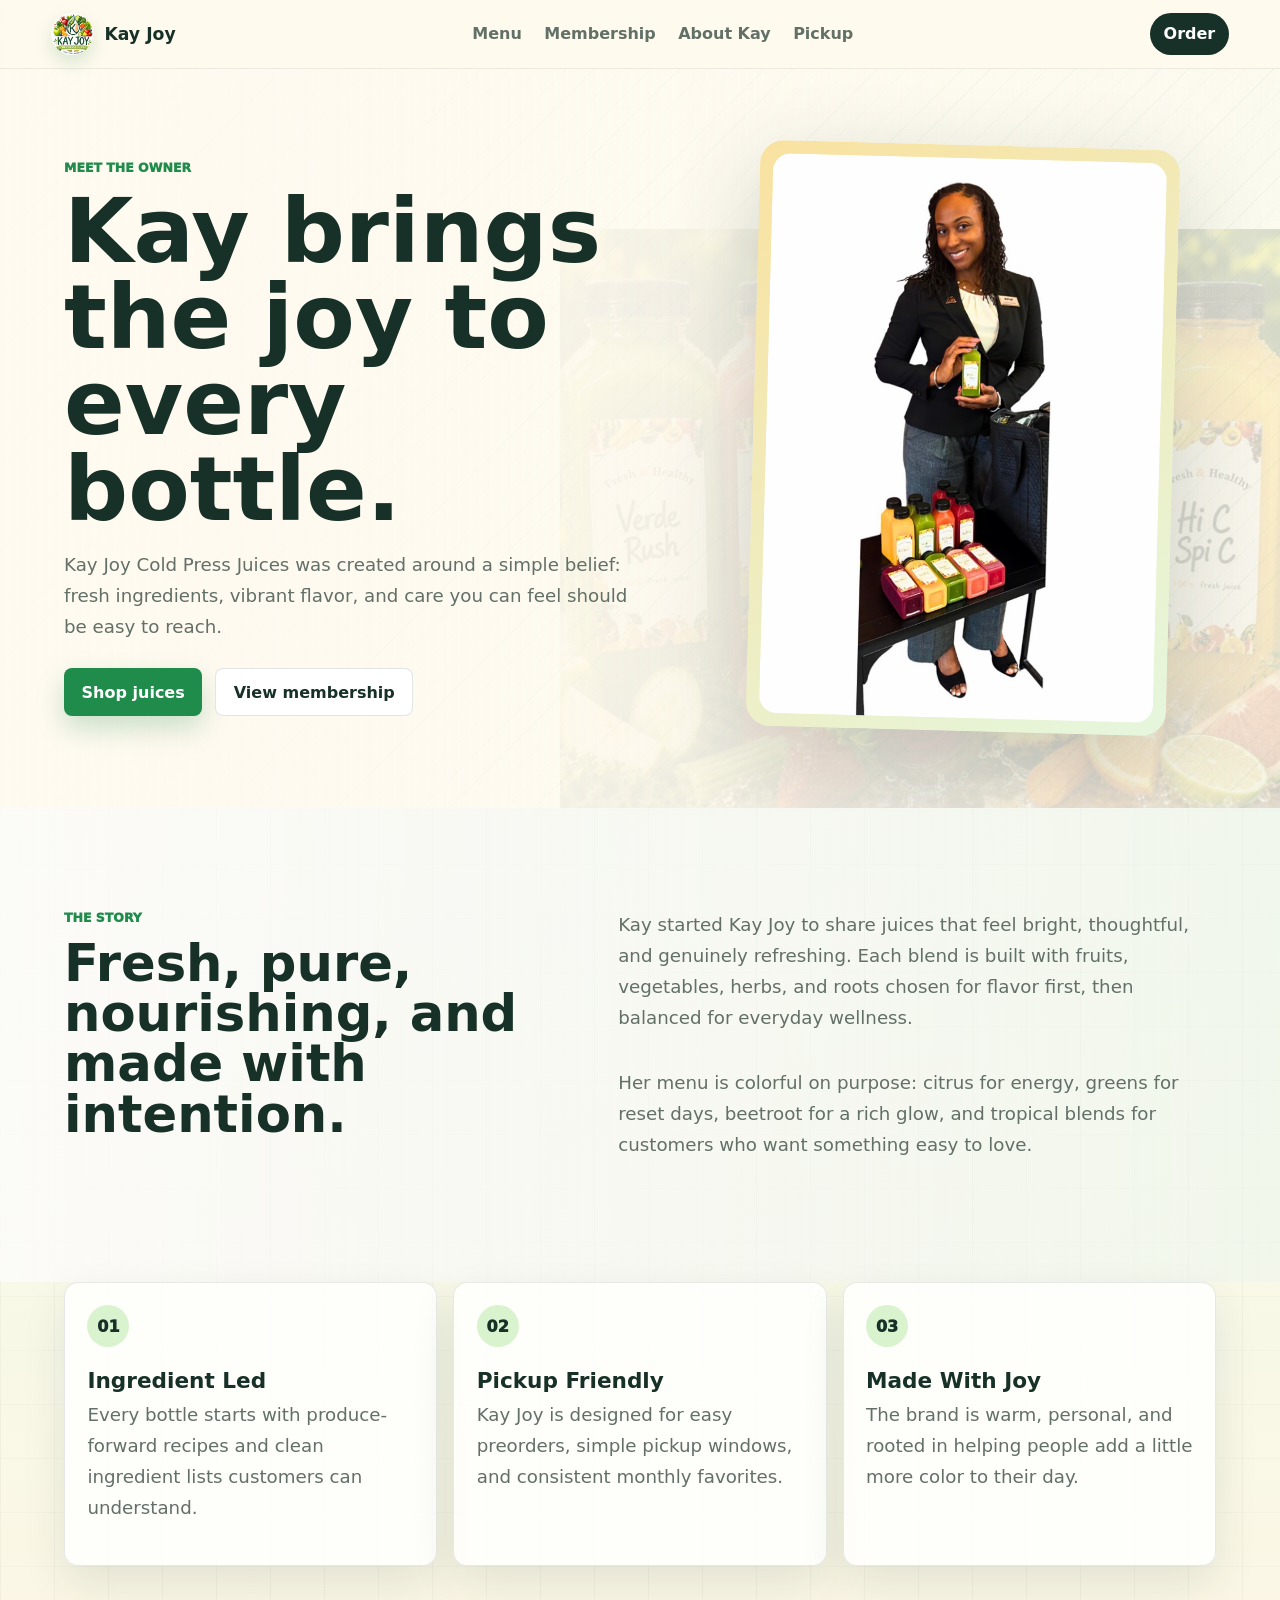
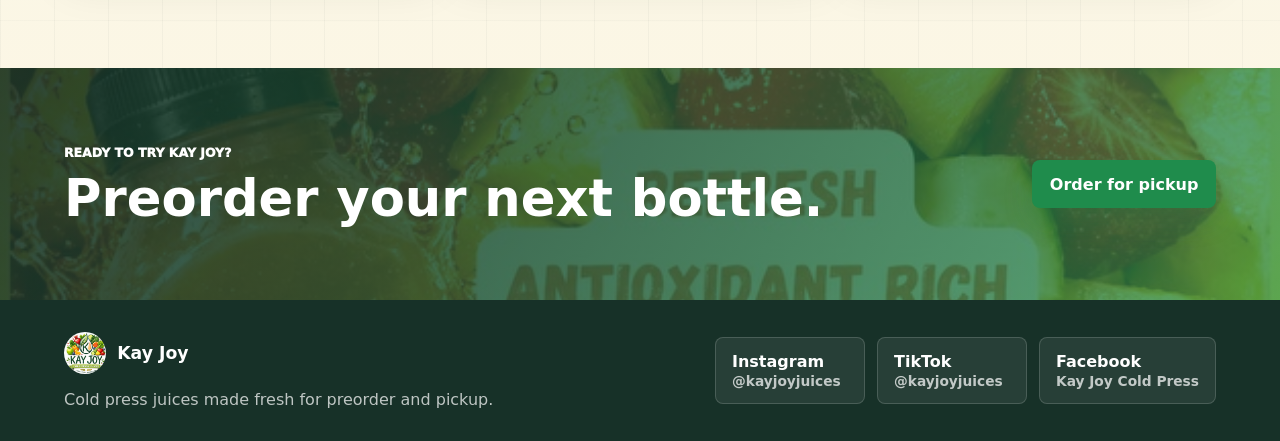
==== about.html @ dda653c4 "Add owner about page" ====
<!doctype html>
<html lang="en">
  <head>
    <meta charset="utf-8">
    <meta name="viewport" content="width=device-width, initial-scale=1">
    <title>About Kay | Kay Joy Cold Press Juices</title>
    <meta name="description" content="Meet Kay, owner of Kay Joy Cold Press Juices.">
    <link rel="stylesheet" href="styles.css?v=bg3">
  </head>
  <body>
    <header class="site-header">
      <a class="brand" href="index.html" aria-label="Kay Joy home">
        <img src="assets/kay-joy-logo.jpeg" alt="">
        <span>Kay Joy</span>
      </a>
      <nav aria-label="Main navigation">
        <a href="index.html#menu">Menu</a>
        <a href="index.html#membership">Membership</a>
        <a href="about.html">About Kay</a>
        <a href="index.html#pickup">Pickup</a>
      </nav>
      <a class="cart-toggle" href="index.html#menu">
        <span>Order</span>
      </a>
    </header>

    <main>
      <section class="about-hero">
        <div class="about-copy">
          <p class="eyebrow">Meet the owner</p>
          <h1>Kay brings the joy to every bottle.</h1>
          <p>Kay Joy Cold Press Juices was created around a simple belief: fresh ingredients, vibrant flavor, and care you can feel should be easy to reach.</p>
          <div class="about-actions">
            <a class="button primary" href="index.html#menu">Shop juices</a>
            <a class="button ghost" href="index.html#membership">View membership</a>
          </div>
        </div>
        <div class="about-photo-wrap">
          <img src="assets/kay-owner.jpeg" alt="Kay holding a Kay Joy cold press juice bottle">
        </div>
      </section>

      <section class="about-story">
        <div>
          <p class="eyebrow">The story</p>
          <h2>Fresh, pure, nourishing, and made with intention.</h2>
        </div>
        <div class="story-text">
          <p>Kay started Kay Joy to share juices that feel bright, thoughtful, and genuinely refreshing. Each blend is built with fruits, vegetables, herbs, and roots chosen for flavor first, then balanced for everyday wellness.</p>
          <p>Her menu is colorful on purpose: citrus for energy, greens for reset days, beetroot for a rich glow, and tropical blends for customers who want something easy to love.</p>
        </div>
      </section>

      <section class="values-section" aria-label="Kay Joy values">
        <article>
          <span>01</span>
          <h3>Ingredient Led</h3>
          <p>Every bottle starts with produce-forward recipes and clean ingredient lists customers can understand.</p>
        </article>
        <article>
          <span>02</span>
          <h3>Pickup Friendly</h3>
          <p>Kay Joy is designed for easy preorders, simple pickup windows, and consistent monthly favorites.</p>
        </article>
        <article>
          <span>03</span>
          <h3>Made With Joy</h3>
          <p>The brand is warm, personal, and rooted in helping people add a little more color to their day.</p>
        </article>
      </section>

      <section class="about-cta">
        <div>
          <p class="eyebrow">Ready to try Kay Joy?</p>
          <h2>Preorder your next bottle.</h2>
        </div>
        <a class="button primary" href="index.html#menu">Order for pickup</a>
      </section>
    </main>

    <footer class="site-footer">
      <div>
        <a class="brand" href="index.html" aria-label="Kay Joy home">
          <img src="assets/kay-joy-logo.jpeg" alt="">
          <span>Kay Joy</span>
        </a>
        <p>Cold press juices made fresh for preorder and pickup.</p>
      </div>
      <div class="socials" aria-label="Kay Joy social links">
        <a href="#" aria-label="Kay Joy Instagram">Instagram <span>@kayjoyjuices</span></a>
        <a href="#" aria-label="Kay Joy TikTok">TikTok <span>@kayjoyjuices</span></a>
        <a href="#" aria-label="Kay Joy Facebook">Facebook <span>Kay Joy Cold Press</span></a>
      </div>
    </footer>
  </body>
</html>
---- styles.css ----
:root {
  --ink: #173128;
  --muted: #627067;
  --paper: #fffaf0;
  --cream: #fff5df;
  --leaf: #1f8c4c;
  --mint: #daf3cf;
  --orange: #f48b24;
  --ruby: #b92845;
  --gold: #f4c542;
  --shadow: 0 24px 70px rgba(37, 40, 23, 0.16);
}

* {
  box-sizing: border-box;
}

html {
  scroll-behavior: smooth;
}

body {
  margin: 0;
  background:
    linear-gradient(90deg, rgba(23, 49, 40, 0.035) 1px, transparent 1px),
    linear-gradient(180deg, rgba(23, 49, 40, 0.025) 1px, transparent 1px),
    linear-gradient(180deg, #fff8e8 0%, #f4fbeb 42%, #fff4e2 100%);
  background-size: 54px 54px, 54px 54px, auto;
  color: var(--ink);
  font-family: Inter, ui-sans-serif, system-ui, -apple-system, BlinkMacSystemFont, "Segoe UI", sans-serif;
}

main {
  overflow: hidden;
}

img {
  display: block;
  max-width: 100%;
}

a {
  color: inherit;
  text-decoration: none;
}

button,
input,
select,
textarea {
  font: inherit;
}

.site-header {
  position: sticky;
  top: 0;
  z-index: 20;
  display: flex;
  align-items: center;
  justify-content: space-between;
  gap: 1rem;
  padding: 0.8rem clamp(1rem, 4vw, 4rem);
  background: rgba(255, 250, 240, 0.82);
  border-bottom: 1px solid rgba(23, 49, 40, 0.08);
  backdrop-filter: blur(18px);
}

.brand {
  display: inline-flex;
  align-items: center;
  gap: 0.7rem;
  min-width: max-content;
  font-weight: 900;
  font-size: 1.08rem;
}

.brand img {
  width: 42px;
  height: 42px;
  border-radius: 50%;
  object-fit: cover;
  box-shadow: 0 8px 18px rgba(31, 140, 76, 0.18);
}

nav {
  display: flex;
  align-items: center;
  justify-content: center;
  gap: clamp(0.5rem, 2vw, 1.4rem);
  color: var(--muted);
  font-weight: 750;
}

nav a {
  padding: 0.55rem 0;
}

.cart-toggle,
.button,
.icon-button {
  border: 0;
  cursor: pointer;
}

.cart-toggle {
  display: inline-flex;
  align-items: center;
  gap: 0.55rem;
  min-height: 42px;
  padding: 0.55rem 0.85rem;
  border-radius: 999px;
  background: var(--ink);
  color: white;
  font-weight: 850;
}

.cart-toggle strong {
  display: grid;
  place-items: center;
  min-width: 25px;
  min-height: 25px;
  padding: 0 0.35rem;
  border-radius: 999px;
  background: var(--gold);
  color: var(--ink);
}

.hero {
  position: relative;
  isolation: isolate;
  overflow: hidden;
  display: grid;
  grid-template-columns: minmax(0, 0.9fr) minmax(320px, 1.1fr);
  align-items: center;
  gap: clamp(2rem, 5vw, 5rem);
  min-height: calc(92vh - 70px);
  padding: clamp(1.6rem, 4vw, 4rem) clamp(1rem, 5vw, 5rem) 3rem;
  background:
    linear-gradient(115deg, rgba(255, 250, 240, 0.98) 0%, rgba(255, 250, 240, 0.9) 36%, rgba(218, 243, 207, 0.72) 36%, rgba(218, 243, 207, 0.46) 66%, rgba(244, 139, 36, 0.22) 66%, rgba(244, 139, 36, 0.08) 100%);
}

.hero::before {
  content: "";
  position: absolute;
  inset: 0;
  z-index: 0;
  background:
    linear-gradient(180deg, rgba(255, 250, 240, 0.34), rgba(255, 250, 240, 0.86)),
    url("assets/hi-c-spic.jpeg") left -110px top -120px / 380px auto no-repeat,
    url("assets/verde-rush.jpeg") right -120px bottom -130px / 460px auto no-repeat,
    url("assets/bottle-lineup.jpeg") center bottom / cover no-repeat;
  opacity: 0.16;
}

.hero::after {
  content: "";
  position: absolute;
  inset: 0;
  z-index: 0;
  background:
    linear-gradient(90deg, rgba(255, 250, 240, 0.94), rgba(255, 250, 240, 0.2) 68%, rgba(255, 250, 240, 0.72)),
    repeating-linear-gradient(135deg, rgba(255, 255, 255, 0.22) 0 1px, transparent 1px 18px);
  pointer-events: none;
}

.hero-copy,
.hero-stage {
  position: relative;
  z-index: 1;
}

.hero-copy {
  max-width: 680px;
}

.eyebrow {
  margin: 0 0 0.8rem;
  color: var(--leaf);
  font-size: 0.78rem;
  font-weight: 950;
  text-transform: uppercase;
}

h1,
h2,
h3,
p {
  margin-top: 0;
}

h1 {
  margin-bottom: 1.1rem;
  max-width: 12ch;
  font-size: clamp(2.9rem, 7vw, 6.1rem);
  line-height: 0.96;
}

h2 {
  margin-bottom: 1rem;
  font-size: clamp(2rem, 4vw, 4.4rem);
  line-height: 0.98;
}

h3 {
  margin-bottom: 0.45rem;
  font-size: 1.35rem;
}

.hero-text,
.intro p,
.membership-copy p {
  max-width: 58ch;
  color: var(--muted);
  font-size: clamp(1rem, 1.5vw, 1.18rem);
  line-height: 1.7;
}

.hero-actions {
  display: flex;
  flex-wrap: wrap;
  gap: 0.8rem;
  margin-top: 1.8rem;
}

.button {
  display: inline-flex;
  align-items: center;
  justify-content: center;
  min-height: 48px;
  padding: 0.85rem 1.1rem;
  border-radius: 8px;
  font-weight: 900;
  transition: transform 180ms ease, box-shadow 180ms ease, background 180ms ease;
}

.button:hover,
.cart-toggle:hover,
.icon-button:hover {
  transform: translateY(-2px);
}

.primary {
  background: var(--leaf);
  color: white;
  box-shadow: 0 12px 28px rgba(31, 140, 76, 0.24);
}

.ghost {
  background: white;
  color: var(--ink);
  border: 1px solid rgba(23, 49, 40, 0.12);
}

.full {
  width: 100%;
}

.hero-stage {
  position: relative;
  isolation: isolate;
}

.hero-stage::before {
  content: "";
  position: absolute;
  inset: 10% 0 -4% 7%;
  z-index: -1;
  border-radius: 18px;
  background:
    linear-gradient(140deg, rgba(218, 243, 207, 0.85), rgba(244, 197, 66, 0.46), rgba(244, 139, 36, 0.22));
  transform: rotate(-2deg);
  animation: panelBreath 8s ease-in-out infinite;
}

.lineup {
  width: min(100%, 700px);
  margin-inline: auto;
  border: 10px solid rgba(255, 255, 255, 0.68);
  border-radius: 20px;
  box-shadow: 0 30px 90px rgba(23, 49, 40, 0.22);
  animation: bottleRise 900ms ease both;
}

.floating-card {
  position: absolute;
  display: grid;
  gap: 0.2rem;
  min-width: 150px;
  padding: 0.8rem 1rem;
  border-radius: 8px;
  background: rgba(255, 255, 255, 0.86);
  box-shadow: 0 18px 40px rgba(23, 49, 40, 0.14);
  backdrop-filter: blur(14px);
  animation: drift 4.5s ease-in-out infinite;
}

.floating-card span {
  color: var(--muted);
  font-size: 0.78rem;
  font-weight: 800;
}

.floating-card strong {
  font-size: 1.35rem;
}

.float-one {
  left: 0;
  bottom: 12%;
}

.float-two {
  right: 0;
  top: 10%;
  animation-delay: -1.8s;
}

.strip {
  display: grid;
  grid-template-columns: repeat(4, 1fr);
  gap: 1px;
  margin: 0 clamp(1rem, 5vw, 5rem);
  overflow: hidden;
  border-radius: 12px;
  background: rgba(23, 49, 40, 0.1);
  box-shadow: 0 18px 48px rgba(23, 49, 40, 0.13);
  transform: translateY(-1.6rem);
}

.strip div {
  display: grid;
  gap: 0.2rem;
  min-height: 110px;
  padding: 1.25rem;
  background: white;
}

.strip strong {
  font-size: clamp(1.35rem, 3vw, 2.25rem);
}

.strip span {
  color: var(--muted);
  font-weight: 750;
}

.section {
  padding: clamp(4rem, 9vw, 7rem) clamp(1rem, 5vw, 5rem);
}

.intro {
  position: relative;
  display: grid;
  grid-template-columns: minmax(0, 0.95fr) minmax(280px, 0.75fr);
  gap: 2rem;
  align-items: end;
  margin-top: -1.5rem;
  background:
    linear-gradient(90deg, rgba(255, 255, 255, 0.72), rgba(255, 255, 255, 0.35)),
    linear-gradient(135deg, rgba(31, 140, 76, 0.08), rgba(244, 197, 66, 0.16));
}

.intro::after {
  content: "";
  position: absolute;
  right: clamp(1rem, 5vw, 5rem);
  bottom: 1.5rem;
  width: min(260px, 28vw);
  aspect-ratio: 1;
  background: url("assets/kay-joy-logo.jpeg") center / contain no-repeat;
  opacity: 0.08;
  pointer-events: none;
}

.section-heading {
  display: flex;
  justify-content: space-between;
  gap: 2rem;
  align-items: end;
  margin-bottom: 2rem;
}

.menu-grid {
  display: grid;
  grid-template-columns: repeat(5, minmax(180px, 1fr));
  gap: 1rem;
}

.menu-section {
  position: relative;
  background:
    linear-gradient(180deg, rgba(255, 250, 240, 0.15), rgba(255, 255, 255, 0.6)),
    linear-gradient(90deg, rgba(180, 40, 69, 0.07), rgba(31, 140, 76, 0.07));
}

.menu-section::before {
  content: "";
  position: absolute;
  inset: 0;
  background:
    linear-gradient(90deg, rgba(255, 250, 240, 0.92), rgba(255, 250, 240, 0.74)),
    url("assets/all-smiles.jpeg") right center / 520px auto no-repeat;
  opacity: 0.38;
  pointer-events: none;
}

.menu-section > * {
  position: relative;
}

.product-card {
  position: relative;
  overflow: hidden;
  border-radius: 12px;
  background: white;
  box-shadow: 0 16px 40px rgba(23, 49, 40, 0.1);
  transform: translateY(18px);
  opacity: 0;
  transition: transform 500ms ease, opacity 500ms ease, box-shadow 180ms ease;
}

.product-card.is-visible {
  transform: translateY(0);
  opacity: 1;
}

.product-card:hover {
  box-shadow: 0 24px 62px rgba(23, 49, 40, 0.18);
}

.product-card img {
  width: 100%;
  aspect-ratio: 1;
  object-fit: cover;
}

.product-body {
  display: grid;
  gap: 0.75rem;
  padding: 1rem;
}

.product-meta {
  min-height: 3.2rem;
  color: var(--muted);
  line-height: 1.45;
}

.ingredients {
  display: grid;
  gap: 0.2rem;
  min-height: 4.2rem;
  margin-bottom: 0;
  color: var(--muted);
  font-size: 0.88rem;
  line-height: 1.45;
}

.ingredients span {
  color: var(--ink);
  font-size: 0.74rem;
  font-weight: 950;
  text-transform: uppercase;
}

.price-row,
.cart-row,
.checkout-footer,
.cart-summary div {
  display: flex;
  align-items: center;
  justify-content: space-between;
  gap: 1rem;
}

.price {
  font-size: 1.35rem;
  font-weight: 950;
}

.mini-button {
  min-height: 42px;
  padding: 0.65rem 0.8rem;
  border: 0;
  border-radius: 8px;
  background: var(--ink);
  color: white;
  cursor: pointer;
  font-weight: 900;
}

.membership {
  position: relative;
  display: grid;
  grid-template-columns: minmax(0, 1fr) minmax(280px, 420px);
  gap: 2rem;
  align-items: stretch;
  background:
    linear-gradient(120deg, rgba(23, 49, 40, 0.88), rgba(31, 140, 76, 0.7)),
    url("assets/verde-rush.jpeg") center / cover no-repeat;
  color: white;
}

.membership .eyebrow,
.membership-copy p,
.membership-copy ul {
  color: rgba(255, 255, 255, 0.78);
}

.membership h2,
.membership-copy li {
  color: white;
}

.membership-copy ul {
  display: grid;
  gap: 0.65rem;
  margin: 1.5rem 0 0;
  padding-left: 1.2rem;
  color: var(--ink);
  font-weight: 760;
}

.membership-card {
  display: grid;
  align-content: center;
  gap: 0.85rem;
  min-height: 360px;
  padding: 2rem;
  border-radius: 14px;
  background:
    linear-gradient(160deg, rgba(255,255,255,0.92), rgba(255,255,255,0.76)),
    url("assets/verde-rush.jpeg") center / cover;
  color: var(--ink);
  box-shadow: var(--shadow);
}

.membership-card strong {
  font-size: clamp(3.5rem, 7vw, 6rem);
  line-height: 0.9;
}

.pass-label {
  width: max-content;
  padding: 0.45rem 0.7rem;
  border-radius: 999px;
  background: var(--gold);
  font-weight: 950;
}

.membership-options {
  display: grid;
  gap: 0.65rem;
  margin: 0;
  padding: 0;
  border: 0;
}

.membership-options legend {
  margin-bottom: 0.25rem;
  color: var(--ink);
  font-size: 0.86rem;
  font-weight: 950;
}

.membership-options label {
  display: flex;
  align-items: flex-start;
  gap: 0.7rem;
  padding: 0.75rem;
  border: 1px solid rgba(23, 49, 40, 0.12);
  border-radius: 8px;
  background: rgba(255, 255, 255, 0.72);
  cursor: pointer;
}

.membership-options input {
  width: 18px;
  min-height: 18px;
  margin-top: 0.16rem;
  accent-color: var(--leaf);
}

.membership-options span {
  display: grid;
  gap: 0.15rem;
}

.membership-options strong {
  font-size: 0.95rem;
  line-height: 1.25;
}

.membership-options small {
  color: var(--muted);
  font-weight: 700;
  line-height: 1.35;
}

.pickup {
  background:
    linear-gradient(180deg, rgba(255, 250, 240, 0.78), rgba(246, 251, 239, 0.95)),
    repeating-linear-gradient(90deg, rgba(31, 140, 76, 0.06) 0 1px, transparent 1px 30px);
}

.checkout {
  display: grid;
  gap: 1rem;
  max-width: 980px;
  padding: clamp(1rem, 3vw, 2rem);
  border: 1px solid rgba(23, 49, 40, 0.1);
  border-radius: 14px;
  background: white;
  box-shadow: var(--shadow);
}

.checkout-cta {
  display: flex;
  align-items: center;
  justify-content: space-between;
  gap: 1.5rem;
  max-width: 980px;
  padding: clamp(1rem, 3vw, 2rem);
  border: 1px solid rgba(23, 49, 40, 0.1);
  border-radius: 14px;
  background: white;
  box-shadow: var(--shadow);
}

.checkout-cta strong {
  display: block;
  margin-bottom: 0.35rem;
  font-size: 1.4rem;
}

.checkout-cta p {
  margin-bottom: 0;
  color: var(--muted);
  line-height: 1.6;
}

.form-grid {
  display: grid;
  grid-template-columns: repeat(4, 1fr);
  gap: 1rem;
}

.form-grid.two {
  grid-template-columns: repeat(2, 1fr);
}

label {
  display: grid;
  gap: 0.45rem;
  color: var(--ink);
  font-size: 0.9rem;
  font-weight: 850;
}

input,
select,
textarea {
  width: 100%;
  min-height: 48px;
  border: 1px solid rgba(23, 49, 40, 0.15);
  border-radius: 8px;
  background: #fffcf5;
  color: var(--ink);
  padding: 0.75rem 0.85rem;
}

textarea {
  min-height: 110px;
  resize: vertical;
}

.fine-print {
  margin: 0;
  color: var(--muted);
  font-size: 0.88rem;
}

.checkout-page {
  min-height: 100vh;
}

.checkout-shell {
  padding: clamp(2rem, 5vw, 4rem) clamp(1rem, 5vw, 5rem) 5rem;
}

.checkout-hero {
  display: grid;
  gap: 0.75rem;
  max-width: 800px;
  margin-bottom: 2rem;
}

.checkout-hero h1 {
  max-width: 12ch;
  margin-bottom: 0;
  font-size: clamp(3rem, 7vw, 5.8rem);
}

.checkout-hero p:last-child {
  max-width: 58ch;
  color: var(--muted);
  font-size: 1.1rem;
  line-height: 1.65;
}

.checkout-layout {
  display: grid;
  grid-template-columns: minmax(0, 1fr) minmax(320px, 430px);
  gap: 1.25rem;
  align-items: start;
}

.checkout-card,
.order-review {
  border: 1px solid rgba(23, 49, 40, 0.1);
  border-radius: 14px;
  background: white;
  box-shadow: 0 16px 42px rgba(23, 49, 40, 0.09);
}

.checkout-card {
  display: grid;
  gap: 1rem;
  padding: clamp(1rem, 2.4vw, 1.6rem);
}

.checkout-card-heading {
  display: flex;
  align-items: start;
  gap: 0.85rem;
}

.checkout-card-heading > span {
  display: grid;
  flex: 0 0 auto;
  place-items: center;
  width: 34px;
  height: 34px;
  border-radius: 999px;
  background: var(--mint);
  color: var(--ink);
  font-weight: 950;
}

.checkout-card-heading h2 {
  margin-bottom: 0.2rem;
  font-size: 1.45rem;
  line-height: 1.15;
}

.checkout-card-heading p {
  margin-bottom: 0;
  color: var(--muted);
}

.payment-methods {
  display: grid;
  grid-template-columns: repeat(3, 1fr);
  gap: 0.75rem;
}

.payment-methods label {
  display: flex;
  align-items: center;
  justify-content: center;
  gap: 0.45rem;
  min-height: 52px;
  border: 1px solid rgba(23, 49, 40, 0.13);
  border-radius: 8px;
  background: #fffcf5;
  cursor: pointer;
  text-align: center;
}

.payment-methods input {
  width: 16px;
  min-height: 16px;
  accent-color: var(--leaf);
}

.card-grid {
  display: grid;
  grid-template-columns: 2fr 1.4fr 0.8fr 0.7fr;
  gap: 1rem;
}

.order-review {
  position: sticky;
  top: 92px;
  display: grid;
  gap: 1rem;
  padding: 1.2rem;
}

.order-review-header,
.checkout-totals div,
.checkout-line {
  display: flex;
  align-items: center;
  justify-content: space-between;
  gap: 1rem;
}

.order-review-header a {
  color: var(--leaf);
  font-weight: 900;
}

.checkout-items {
  display: grid;
  gap: 0.8rem;
}

.checkout-line {
  align-items: flex-start;
  padding: 0.85rem;
  border-radius: 10px;
  background: #fffcf5;
}

.checkout-line p {
  margin: 0.25rem 0;
  color: var(--muted);
  font-size: 0.9rem;
  line-height: 1.45;
}

.checkout-line span {
  color: var(--muted);
  font-size: 0.82rem;
  font-weight: 850;
}

.checkout-empty {
  gap: 0.65rem;
}

.checkout-totals {
  display: grid;
  gap: 0.7rem;
  padding-top: 1rem;
  border-top: 1px solid rgba(23, 49, 40, 0.1);
}

.cart-panel {
  position: fixed;
  inset: 0 0 0 auto;
  z-index: 40;
  display: flex;
  flex-direction: column;
  width: min(430px, 100vw);
  padding: 1.2rem;
  background: #fffdf7;
  box-shadow: -28px 0 70px rgba(23, 49, 40, 0.2);
  transform: translateX(105%);
  transition: transform 260ms ease;
}

.cart-panel.is-open {
  transform: translateX(0);
}

.cart-header {
  display: flex;
  justify-content: space-between;
  gap: 1rem;
  align-items: start;
  padding-bottom: 1rem;
  border-bottom: 1px solid rgba(23, 49, 40, 0.1);
}

.cart-header h2 {
  margin: 0;
  font-size: 1.8rem;
}

.icon-button {
  display: grid;
  place-items: center;
  width: 42px;
  height: 42px;
  border-radius: 999px;
  background: var(--ink);
  color: white;
  font-weight: 950;
}

.cart-items {
  display: grid;
  gap: 0.75rem;
  overflow: auto;
  padding: 1rem 0;
}

.cart-line {
  display: grid;
  gap: 0.75rem;
  padding: 0.9rem;
  border: 1px solid rgba(23, 49, 40, 0.09);
  border-radius: 10px;
  background: white;
}

.cart-line strong {
  font-size: 1rem;
}

.qty {
  display: inline-flex;
  align-items: center;
  gap: 0.5rem;
}

.qty button {
  display: grid;
  place-items: center;
  width: 34px;
  height: 34px;
  border: 0;
  border-radius: 999px;
  background: var(--mint);
  color: var(--ink);
  cursor: pointer;
  font-weight: 950;
}

.cart-empty {
  display: none;
  margin: 1rem 0;
  padding: 1.2rem;
  border-radius: 12px;
  background: var(--cream);
  color: var(--muted);
}

.cart-empty strong {
  color: var(--ink);
}

.cart-summary {
  display: grid;
  gap: 0.8rem;
  margin-top: auto;
  padding-top: 1rem;
  border-top: 1px solid rgba(23, 49, 40, 0.1);
}

.total {
  font-size: 1.25rem;
}

.scrim {
  position: fixed;
  inset: 0;
  z-index: 30;
  pointer-events: none;
  background: rgba(23, 49, 40, 0.28);
  opacity: 0;
  transition: opacity 260ms ease;
}

.scrim.is-open {
  pointer-events: auto;
  opacity: 1;
}

.toast {
  position: fixed;
  left: 50%;
  bottom: 1.2rem;
  z-index: 60;
  width: min(92vw, 520px);
  padding: 1rem 1.2rem;
  border-radius: 10px;
  background: var(--ink);
  color: white;
  box-shadow: var(--shadow);
  text-align: center;
  transform: translate(-50%, 160%);
  transition: transform 240ms ease;
}

.toast.is-open {
  transform: translate(-50%, 0);
}

.site-footer {
  display: flex;
  align-items: center;
  justify-content: space-between;
  gap: 2rem;
  padding: 2rem clamp(1rem, 5vw, 5rem);
  background: var(--ink);
  color: white;
}

.site-footer p {
  margin: 0.75rem 0 0;
  color: rgba(255, 255, 255, 0.72);
}

.site-footer .brand img {
  box-shadow: none;
}

.socials {
  display: flex;
  flex-wrap: wrap;
  justify-content: flex-end;
  gap: 0.75rem;
}

.socials a {
  display: grid;
  gap: 0.15rem;
  min-width: 150px;
  padding: 0.85rem 1rem;
  border: 1px solid rgba(255, 255, 255, 0.16);
  border-radius: 8px;
  background: rgba(255, 255, 255, 0.07);
  font-weight: 900;
}

.socials span {
  color: rgba(255, 255, 255, 0.72);
  font-size: 0.86rem;
  font-weight: 750;
}

.about-hero {
  position: relative;
  display: grid;
  grid-template-columns: minmax(0, 0.9fr) minmax(320px, 0.78fr);
  gap: clamp(2rem, 5vw, 5rem);
  align-items: center;
  min-height: calc(88vh - 70px);
  padding: clamp(3rem, 6vw, 6rem) clamp(1rem, 5vw, 5rem);
  overflow: hidden;
  background:
    linear-gradient(110deg, rgba(255, 250, 240, 0.96), rgba(246, 251, 239, 0.7)),
    url("assets/bottle-lineup.jpeg") right bottom / 720px auto no-repeat;
}

.about-hero::before {
  content: "";
  position: absolute;
  inset: 0;
  background:
    linear-gradient(90deg, rgba(255, 250, 240, 0.95), rgba(255, 250, 240, 0.68) 58%, rgba(255, 250, 240, 0.38)),
    repeating-linear-gradient(135deg, rgba(31, 140, 76, 0.07) 0 1px, transparent 1px 20px);
}

.about-copy,
.about-photo-wrap {
  position: relative;
  z-index: 1;
}

.about-copy {
  max-width: 720px;
}

.about-copy h1 {
  max-width: 10ch;
}

.about-copy p:not(.eyebrow),
.story-text p,
.values-section p {
  color: var(--muted);
  font-size: clamp(1rem, 1.5vw, 1.14rem);
  line-height: 1.7;
}

.about-actions {
  display: flex;
  flex-wrap: wrap;
  gap: 0.8rem;
  margin-top: 1.6rem;
}

.about-photo-wrap {
  justify-self: center;
  width: min(100%, 420px);
  padding: 0.8rem;
  border-radius: 24px;
  background:
    linear-gradient(145deg, rgba(244, 197, 66, 0.5), rgba(218, 243, 207, 0.7)),
    white;
  box-shadow: 0 30px 90px rgba(23, 49, 40, 0.2);
  transform: rotate(1.5deg);
}

.about-photo-wrap img {
  width: 100%;
  max-height: 620px;
  border-radius: 18px;
  object-fit: cover;
  object-position: center top;
}

.about-story {
  display: grid;
  grid-template-columns: minmax(0, 0.82fr) minmax(280px, 1fr);
  gap: clamp(2rem, 5vw, 5rem);
  padding: clamp(4rem, 8vw, 7rem) clamp(1rem, 5vw, 5rem);
  background:
    linear-gradient(90deg, rgba(255, 255, 255, 0.78), rgba(255, 255, 255, 0.44)),
    linear-gradient(135deg, rgba(180, 40, 69, 0.07), rgba(31, 140, 76, 0.08));
}

.story-text {
  display: grid;
  gap: 1rem;
}

.values-section {
  display: grid;
  grid-template-columns: repeat(3, 1fr);
  gap: 1rem;
  padding: 0 clamp(1rem, 5vw, 5rem) clamp(4rem, 8vw, 7rem);
}

.values-section article {
  min-height: 260px;
  padding: 1.4rem;
  border: 1px solid rgba(23, 49, 40, 0.1);
  border-radius: 14px;
  background: rgba(255, 255, 255, 0.82);
  box-shadow: 0 18px 44px rgba(23, 49, 40, 0.1);
}

.values-section span {
  display: inline-grid;
  place-items: center;
  width: 42px;
  height: 42px;
  margin-bottom: 1.3rem;
  border-radius: 999px;
  background: var(--mint);
  color: var(--ink);
  font-weight: 950;
}

.about-cta {
  display: flex;
  align-items: center;
  justify-content: space-between;
  gap: 2rem;
  padding: clamp(3rem, 6vw, 5rem) clamp(1rem, 5vw, 5rem);
  background:
    linear-gradient(120deg, rgba(23, 49, 40, 0.9), rgba(31, 140, 76, 0.72)),
    url("assets/all-smiles.jpeg") center / cover no-repeat;
  color: white;
}

.about-cta .eyebrow,
.about-cta h2 {
  color: white;
}

.about-cta h2 {
  margin-bottom: 0;
}

.reveal {
  transform: translateY(24px);
  opacity: 0;
  transition: transform 650ms ease, opacity 650ms ease;
}

.hero .reveal {
  transform: none;
  opacity: 1;
}

.reveal.is-visible {
  transform: translateY(0);
  opacity: 1;
}

@keyframes pulseBlob {
  0%,
  100% {
    transform: rotate(0deg) scale(1);
  }
  50% {
    transform: rotate(5deg) scale(1.04);
  }
}

@keyframes panelBreath {
  0%,
  100% {
    transform: rotate(-2deg) scale(1);
  }
  50% {
    transform: rotate(-1deg) scale(1.02);
  }
}

@keyframes bottleRise {
  from {
    transform: translateY(30px) scale(0.98);
    opacity: 0;
  }
  to {
    transform: translateY(0) scale(1);
    opacity: 1;
  }
}

@keyframes drift {
  0%,
  100% {
    transform: translateY(0);
  }
  50% {
    transform: translateY(-12px);
  }
}

@media (max-width: 1080px) {
  .hero,
  .intro,
  .membership,
  .checkout-layout,
  .about-hero,
  .about-story {
    grid-template-columns: 1fr;
  }

  .menu-grid,
  .values-section {
    grid-template-columns: repeat(2, minmax(0, 1fr));
  }

  .form-grid,
  .form-grid.two,
  .card-grid {
    grid-template-columns: repeat(2, 1fr);
  }

  .order-review {
    position: static;
  }
}

@media (max-width: 720px) {
  .site-header {
    align-items: stretch;
    flex-wrap: wrap;
  }

  nav {
    order: 3;
    width: 100%;
    justify-content: space-between;
  }

  .hero {
    grid-template-columns: 1fr;
    min-height: auto;
  }

  .about-hero {
    min-height: auto;
  }

  h1 {
    max-width: 11ch;
  }

  .strip,
  .menu-grid,
  .values-section,
  .form-grid,
  .form-grid.two,
  .card-grid,
  .payment-methods {
    grid-template-columns: 1fr;
  }

  .float-one,
  .float-two {
    position: static;
    margin: 0.8rem 0 0;
  }

  .section-heading,
  .checkout-footer,
  .checkout-cta,
  .about-cta,
  .site-footer {
    display: grid;
    justify-content: stretch;
  }

  .socials {
    justify-content: stretch;
  }

  .socials a {
    min-width: 100%;
  }
}

@media (prefers-reduced-motion: reduce) {
  *,
  *::before,
  *::after {
    animation-duration: 1ms !important;
    scroll-behavior: auto !important;
    transition-duration: 1ms !important;
  }
}
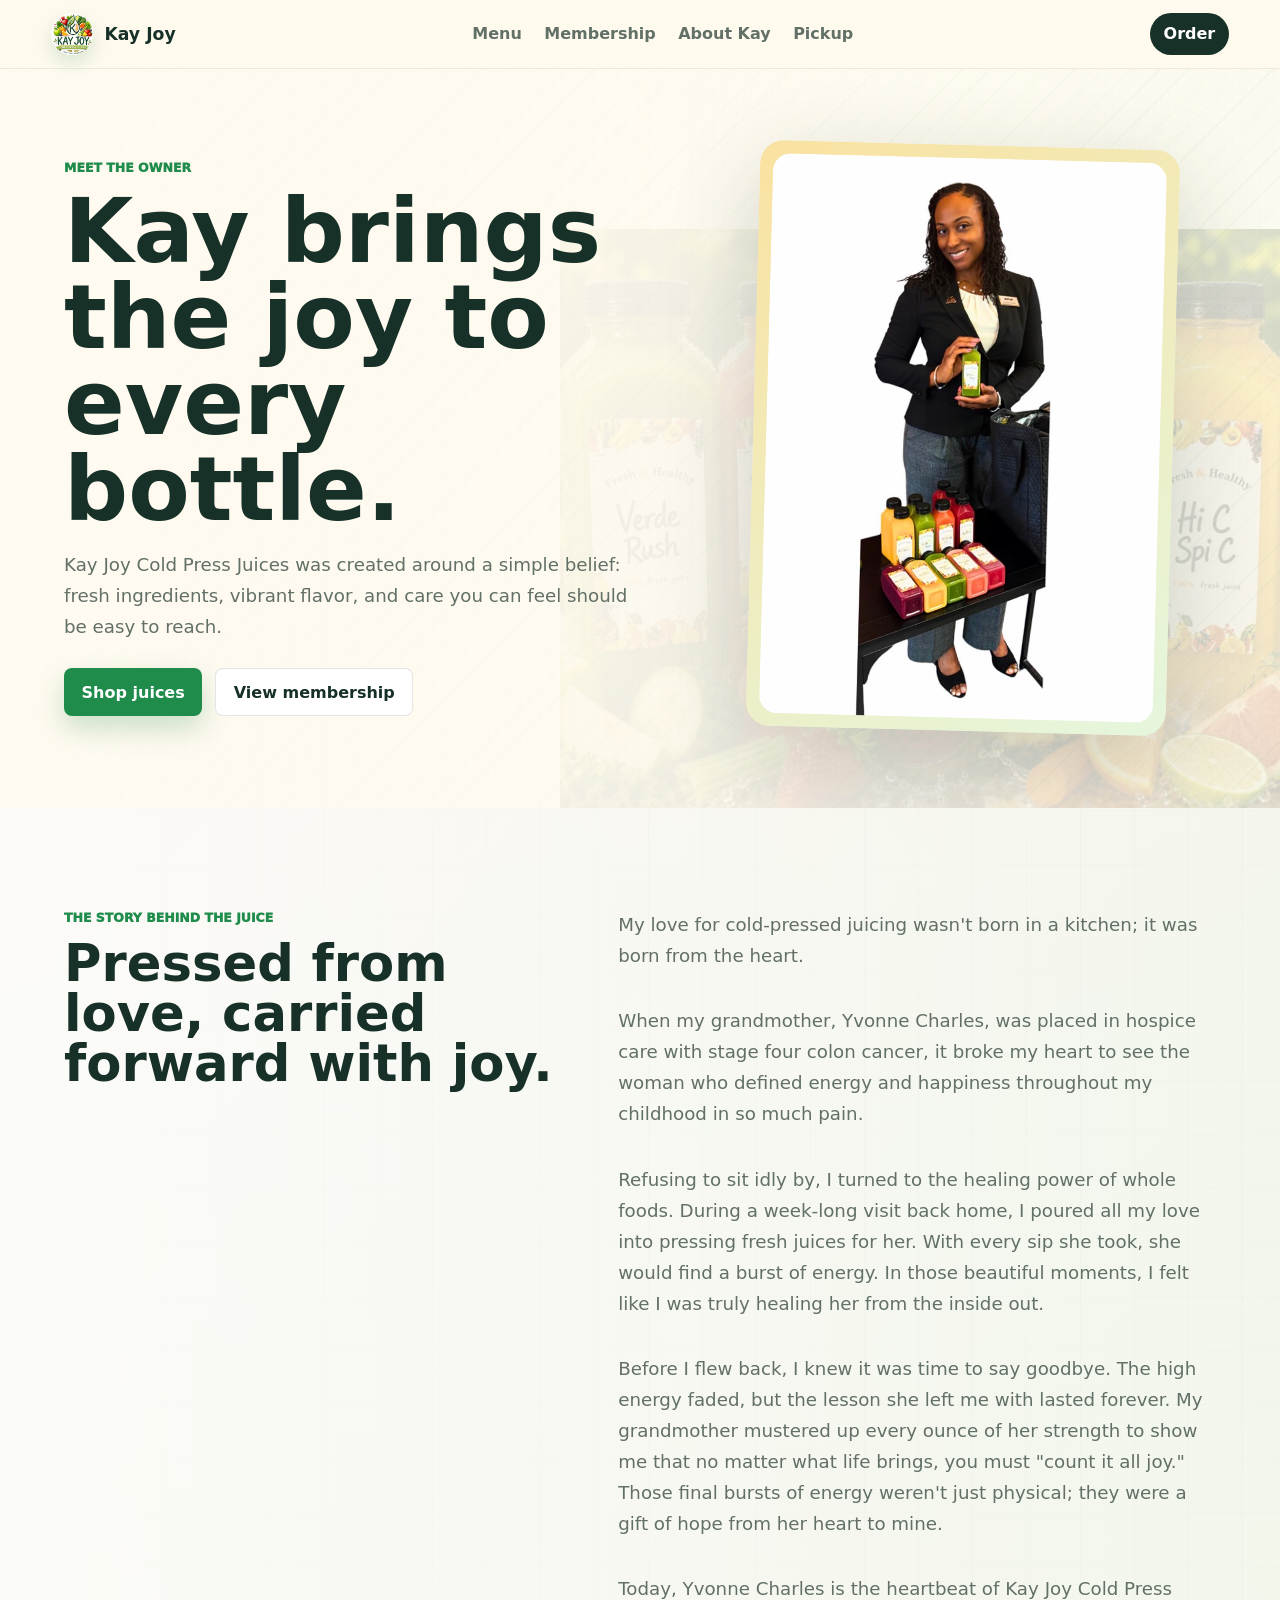
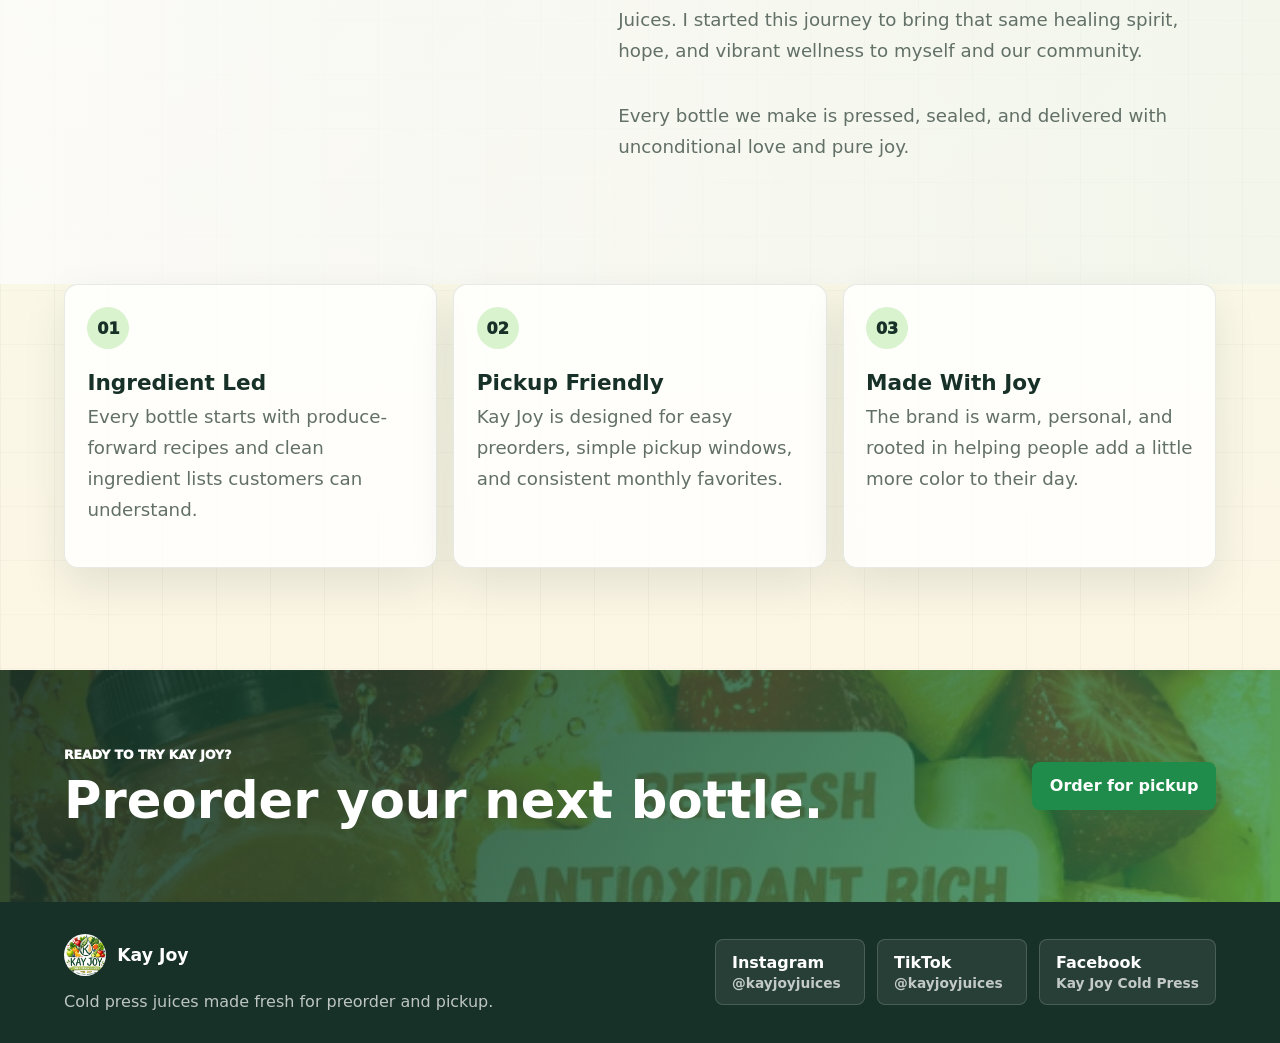
==== commit 25341290: "Add Kay Joy origin story" ====
--- a/about.html
+++ b/about.html
@@ -42,12 +42,16 @@
 
       <section class="about-story">
         <div>
-          <p class="eyebrow">The story</p>
-          <h2>Fresh, pure, nourishing, and made with intention.</h2>
+          <p class="eyebrow">The Story Behind the Juice</p>
+          <h2>Pressed from love, carried forward with joy.</h2>
         </div>
         <div class="story-text">
-          <p>Kay started Kay Joy to share juices that feel bright, thoughtful, and genuinely refreshing. Each blend is built with fruits, vegetables, herbs, and roots chosen for flavor first, then balanced for everyday wellness.</p>
-          <p>Her menu is colorful on purpose: citrus for energy, greens for reset days, beetroot for a rich glow, and tropical blends for customers who want something easy to love.</p>
+          <p>My love for cold-pressed juicing wasn't born in a kitchen; it was born from the heart.</p>
+          <p>When my grandmother, Yvonne Charles, was placed in hospice care with stage four colon cancer, it broke my heart to see the woman who defined energy and happiness throughout my childhood in so much pain.</p>
+          <p>Refusing to sit idly by, I turned to the healing power of whole foods. During a week-long visit back home, I poured all my love into pressing fresh juices for her. With every sip she took, she would find a burst of energy. In those beautiful moments, I felt like I was truly healing her from the inside out.</p>
+          <p>Before I flew back, I knew it was time to say goodbye. The high energy faded, but the lesson she left me with lasted forever. My grandmother mustered up every ounce of her strength to show me that no matter what life brings, you must "count it all joy." Those final bursts of energy weren't just physical; they were a gift of hope from her heart to mine.</p>
+          <p>Today, Yvonne Charles is the heartbeat of Kay Joy Cold Press Juices. I started this journey to bring that same healing spirit, hope, and vibrant wellness to myself and our community.</p>
+          <p>Every bottle we make is pressed, sealed, and delivered with unconditional love and pure joy.</p>
         </div>
       </section>
 
--- a/styles.css
+++ b/styles.css
@@ -639,6 +639,25 @@
   line-height: 1.6;
 }
 
+.pickup-location {
+  display: inline-grid;
+  gap: 0.2rem;
+  margin-top: 1rem;
+  padding: 0.8rem 1rem;
+  border: 1px solid rgba(31, 140, 76, 0.16);
+  border-radius: 8px;
+  background: rgba(218, 243, 207, 0.42);
+  color: var(--ink);
+  font-weight: 900;
+}
+
+.pickup-location span {
+  color: var(--leaf);
+  font-size: 0.74rem;
+  font-weight: 950;
+  text-transform: uppercase;
+}
+
 .form-grid {
   display: grid;
   grid-template-columns: repeat(4, 1fr);
@@ -706,6 +725,14 @@
   color: var(--muted);
   font-size: 1.1rem;
   line-height: 1.65;
+}
+
+.checkout-hero .hero-location {
+  width: max-content;
+  max-width: 100%;
+  color: var(--ink);
+  font-size: 1rem;
+  line-height: 1.4;
 }
 
 .checkout-layout {
@@ -789,6 +816,38 @@
   gap: 1rem;
 }
 
+.square-payment-panel {
+  display: grid;
+  gap: 8px;
+  padding: 18px;
+  border: 1px solid rgba(32, 71, 44, 0.14);
+  border-radius: 8px;
+  background: rgba(246, 255, 242, 0.78);
+}
+
+.square-payment-panel strong {
+  color: var(--leaf);
+}
+
+.square-payment-panel p {
+  margin: 0;
+  color: var(--muted);
+}
+
+.embedded-card-shell {
+  display: grid;
+  gap: 8px;
+  margin-top: 8px;
+  padding: 14px;
+  border: 1px solid rgba(23, 49, 40, 0.1);
+  border-radius: 8px;
+  background: #fffdf8;
+}
+
+#card-container {
+  min-height: 90px;
+}
+
 .order-review {
   position: sticky;
   top: 92px;
@@ -952,6 +1011,42 @@
 
 .total {
   font-size: 1.25rem;
+}
+
+.success-shell {
+  min-height: calc(100vh - 94px);
+  display: grid;
+  place-items: center;
+}
+
+.success-card {
+  max-width: 780px;
+}
+
+.success-details {
+  display: grid;
+  grid-template-columns: repeat(2, minmax(0, 1fr));
+  gap: 12px;
+  margin: 26px 0;
+}
+
+.success-details div {
+  padding: 14px;
+  border: 1px solid rgba(32, 71, 44, 0.12);
+  border-radius: 8px;
+  background: rgba(255, 255, 255, 0.62);
+}
+
+.success-details span {
+  display: block;
+  color: var(--muted);
+  font-size: 0.84rem;
+}
+
+.success-details strong {
+  display: block;
+  margin-top: 4px;
+  color: var(--ink);
 }
 
 .scrim {
@@ -1282,7 +1377,8 @@
   .form-grid,
   .form-grid.two,
   .card-grid,
-  .payment-methods {
+  .payment-methods,
+  .success-details {
     grid-template-columns: 1fr;
   }
 
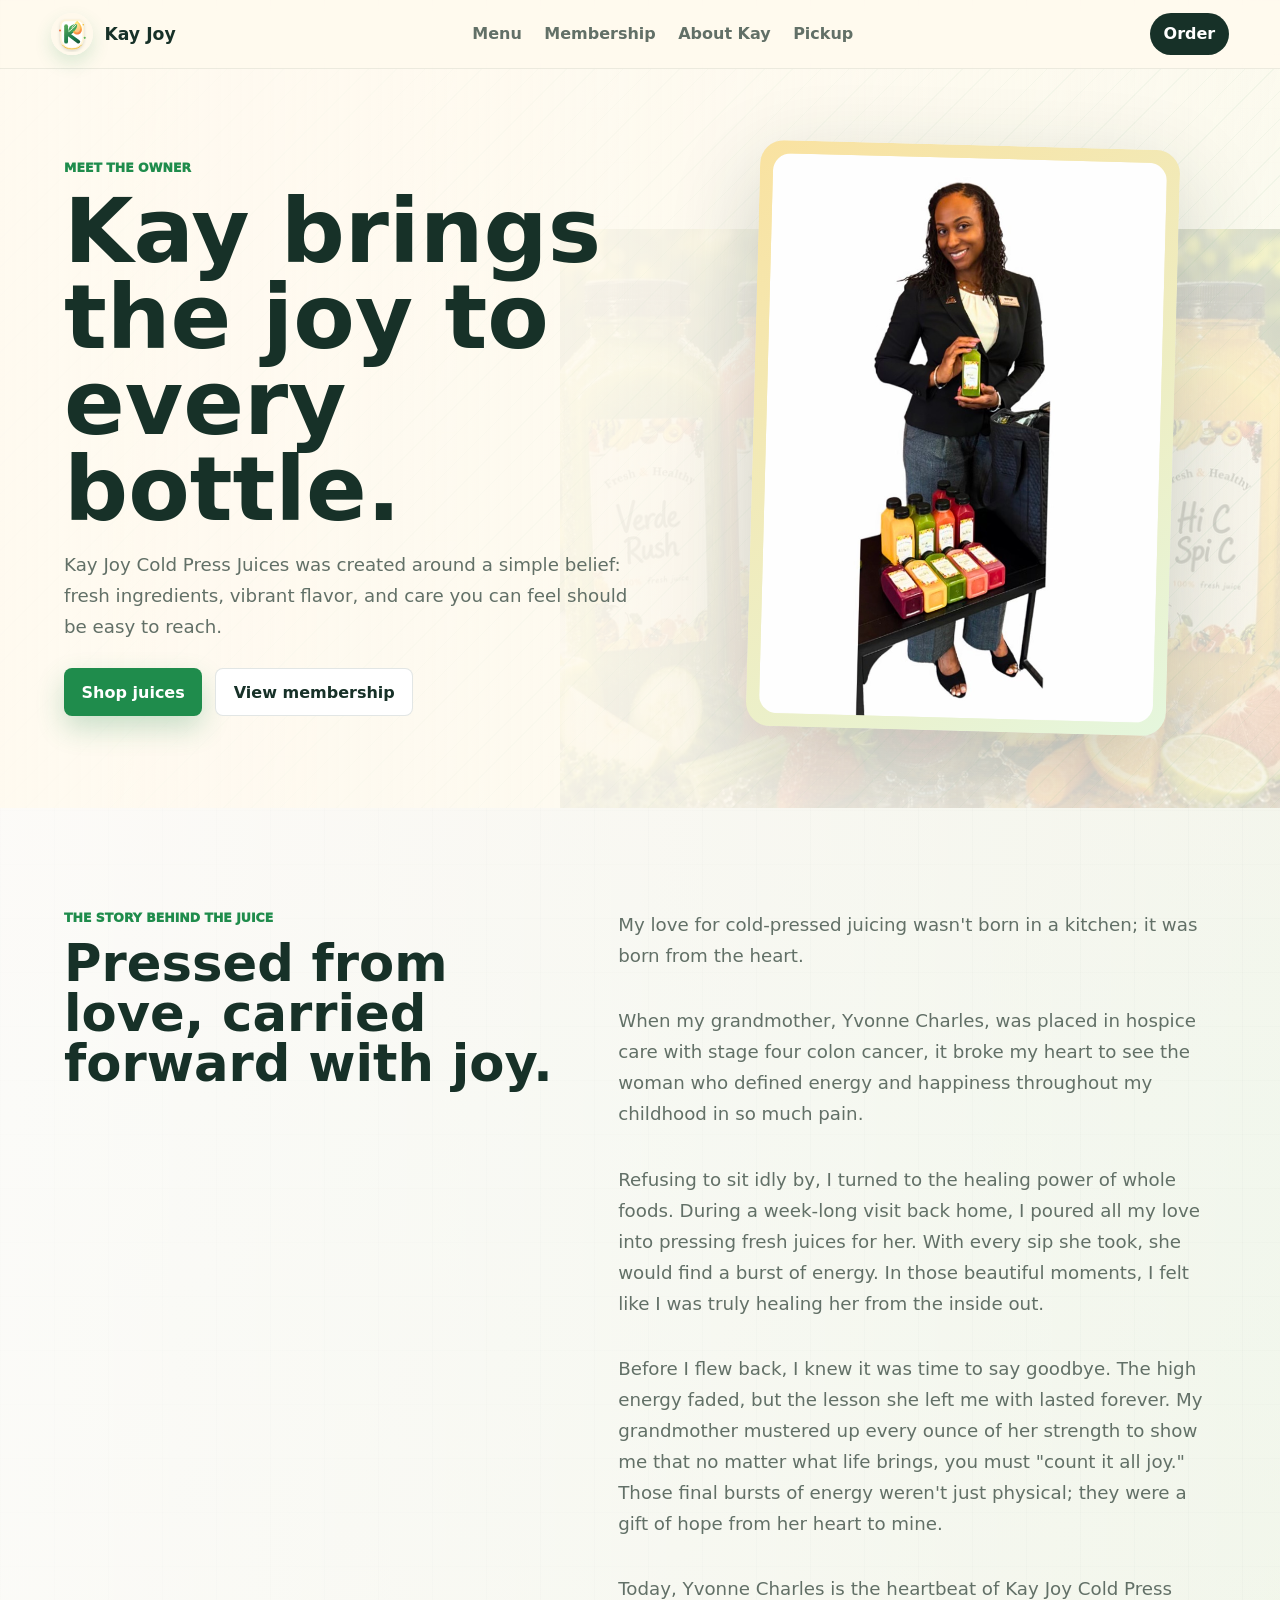
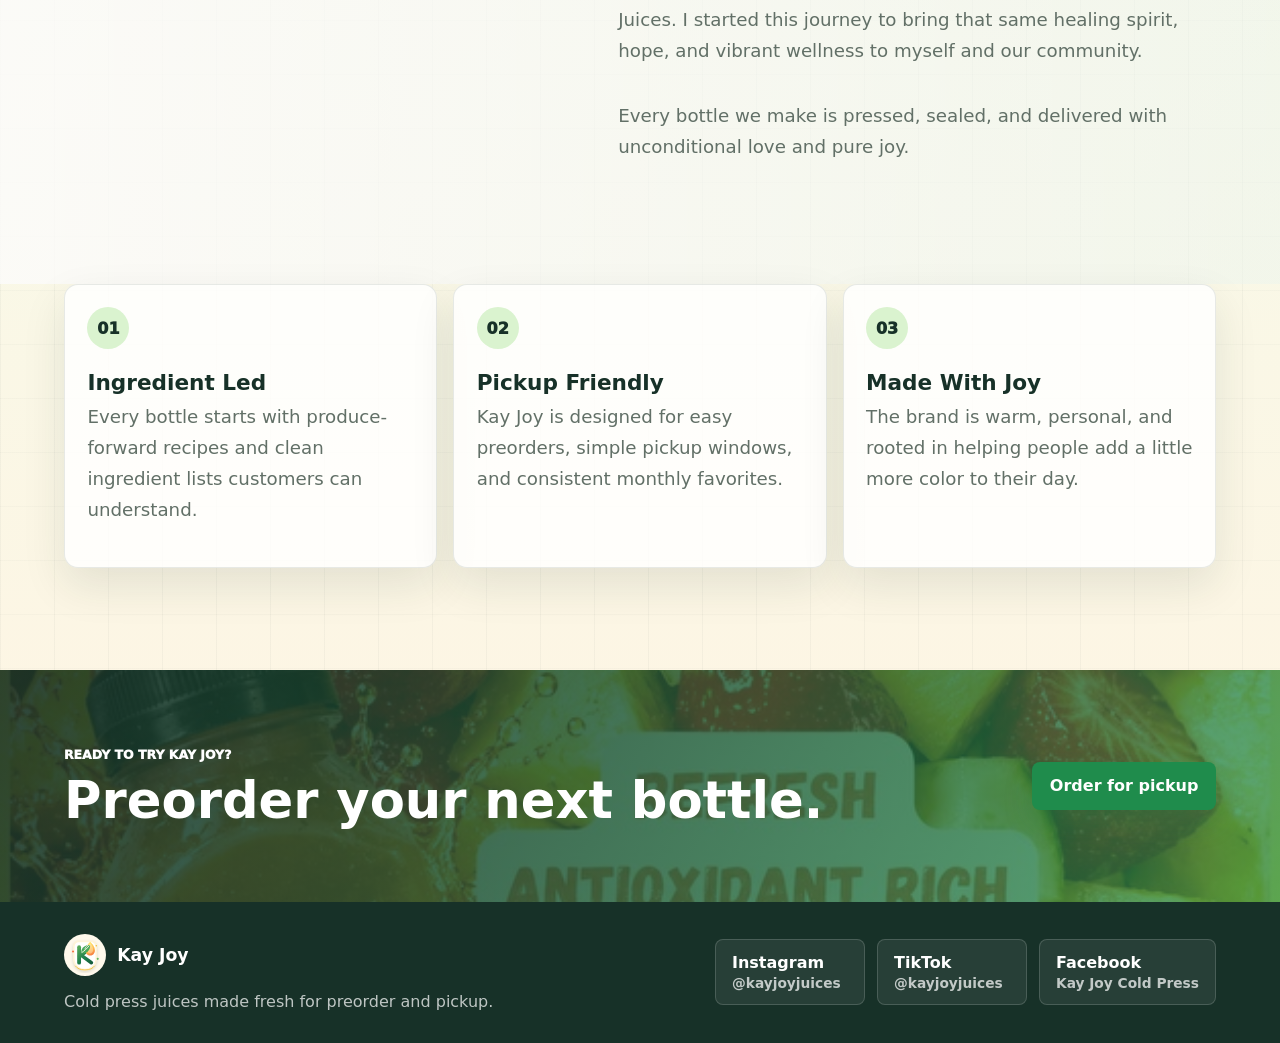
==== commit ab81d5f6: "Add Kay Joy logo and favicon" ====
--- a/about.html
+++ b/about.html
@@ -5,12 +5,13 @@
     <meta name="viewport" content="width=device-width, initial-scale=1">
     <title>About Kay | Kay Joy Cold Press Juices</title>
     <meta name="description" content="Meet Kay, owner of Kay Joy Cold Press Juices.">
+    <link rel="icon" href="assets/kay-joy-logo.svg?v=2" type="image/svg+xml">
     <link rel="stylesheet" href="styles.css?v=bg3">
   </head>
   <body>
     <header class="site-header">
       <a class="brand" href="index.html" aria-label="Kay Joy home">
-        <img src="assets/kay-joy-logo.jpeg" alt="">
+        <img src="assets/kay-joy-logo.svg?v=2" alt="">
         <span>Kay Joy</span>
       </a>
       <nav aria-label="Main navigation">
@@ -85,7 +86,7 @@
     <footer class="site-footer">
       <div>
         <a class="brand" href="index.html" aria-label="Kay Joy home">
-          <img src="assets/kay-joy-logo.jpeg" alt="">
+          <img src="assets/kay-joy-logo.svg?v=2" alt="">
           <span>Kay Joy</span>
         </a>
         <p>Cold press juices made fresh for preorder and pickup.</p>
--- a/styles.css
+++ b/styles.css
@@ -78,8 +78,8 @@
   width: 42px;
   height: 42px;
   border-radius: 50%;
-  object-fit: cover;
-  box-shadow: 0 8px 18px rgba(31, 140, 76, 0.18);
+  object-fit: contain;
+  box-shadow: 0 8px 18px rgba(31, 140, 76, 0.16);
 }
 
 nav {
@@ -304,11 +304,6 @@
   font-size: 1.35rem;
 }
 
-.float-one {
-  left: 0;
-  bottom: 12%;
-}
-
 .float-two {
   right: 0;
   top: 10%;
@@ -367,7 +362,7 @@
   bottom: 1.5rem;
   width: min(260px, 28vw);
   aspect-ratio: 1;
-  background: url("assets/kay-joy-logo.jpeg") center / contain no-repeat;
+  background: url("assets/kay-joy-logo.svg?v=2") center / contain no-repeat;
   opacity: 0.08;
   pointer-events: none;
 }
@@ -1382,7 +1377,6 @@
     grid-template-columns: 1fr;
   }
 
-  .float-one,
   .float-two {
     position: static;
     margin: 0.8rem 0 0;
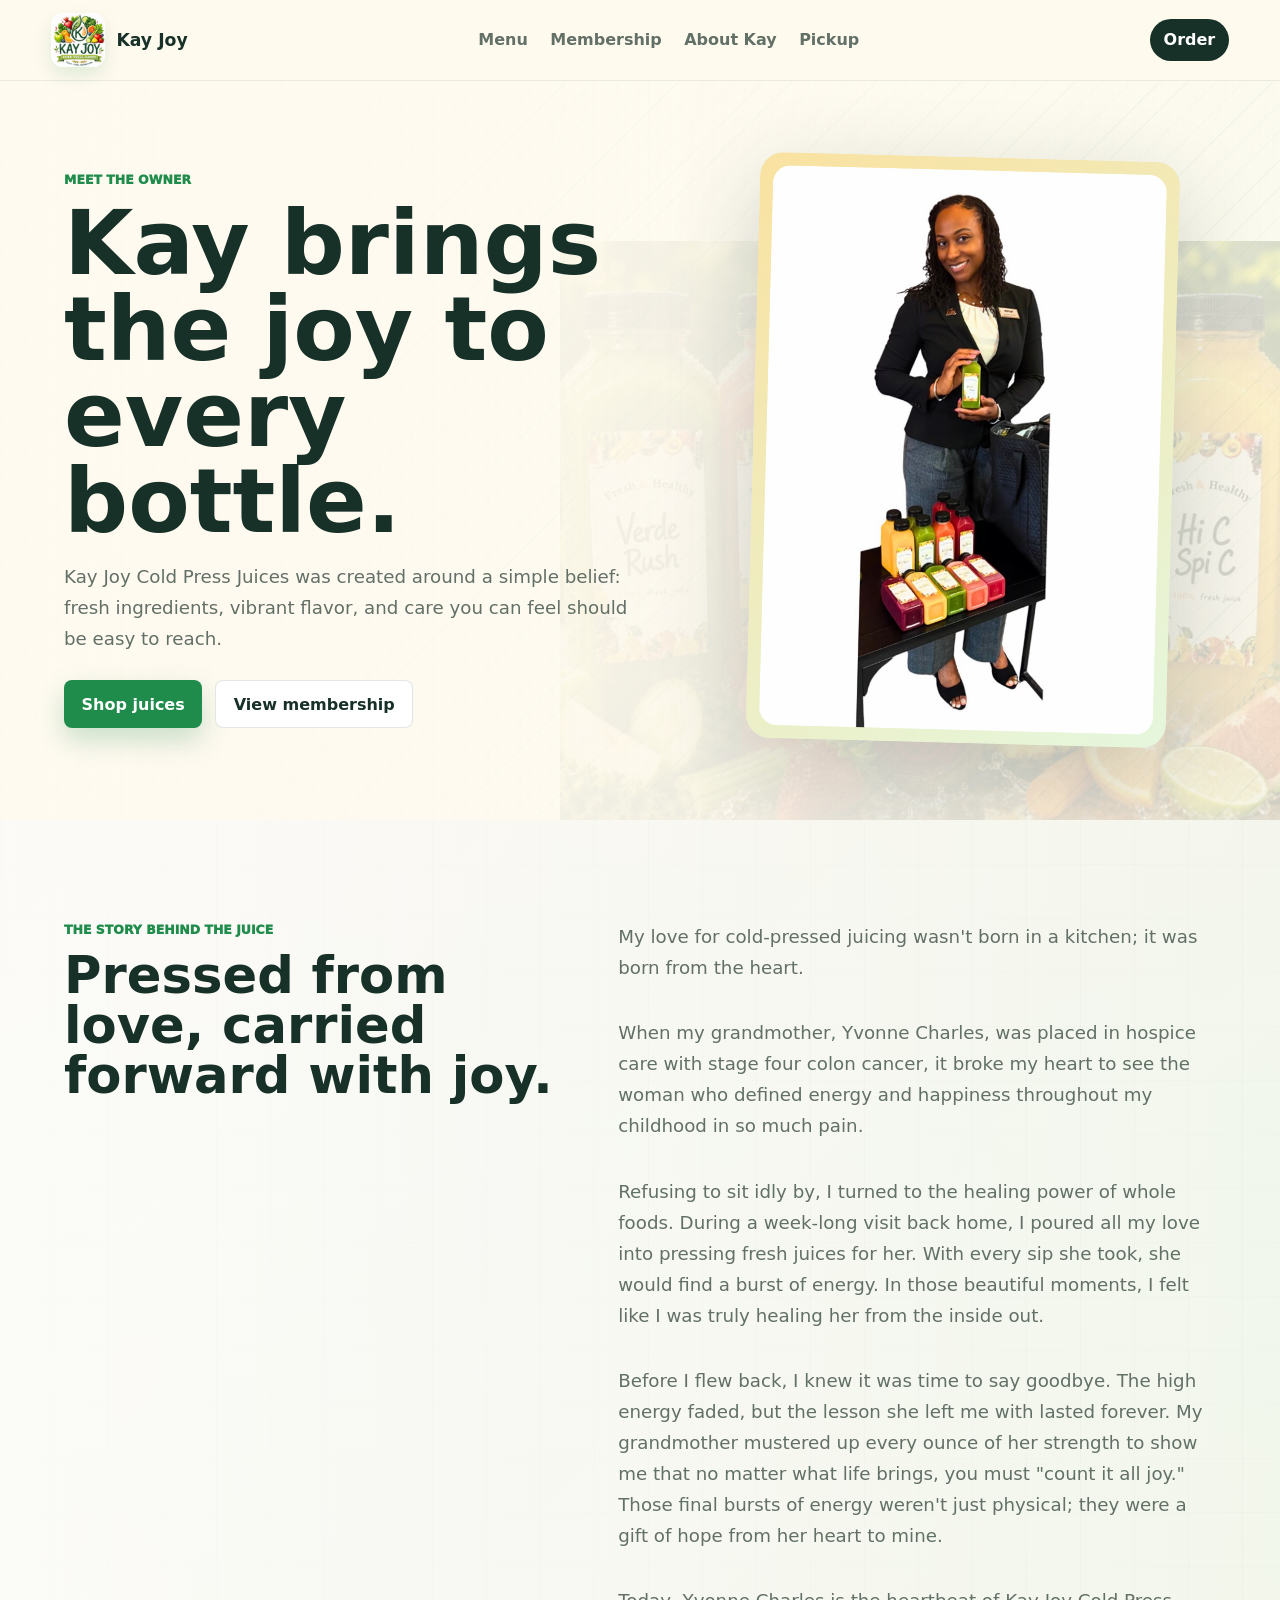
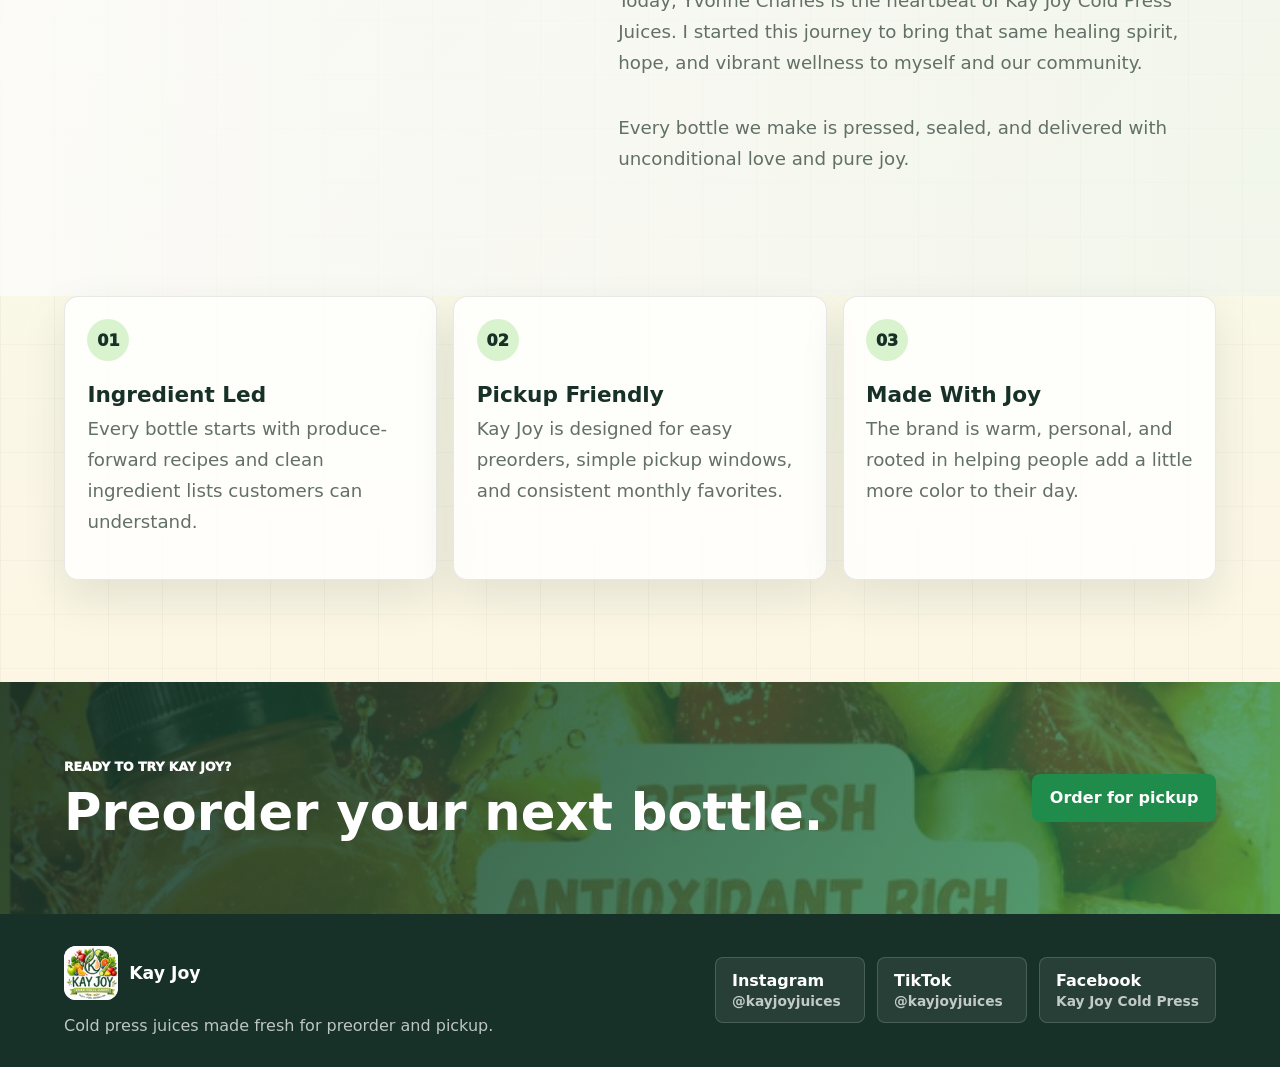
==== commit a1087a5d: "Use uploaded Kay Joy logo and favicon" ====
--- a/about.html
+++ b/about.html
@@ -5,13 +5,13 @@
     <meta name="viewport" content="width=device-width, initial-scale=1">
     <title>About Kay | Kay Joy Cold Press Juices</title>
     <meta name="description" content="Meet Kay, owner of Kay Joy Cold Press Juices.">
-    <link rel="icon" href="assets/kay-joy-logo.svg?v=2" type="image/svg+xml">
+    <link rel="icon" href="assets/kay-joy-favicon.png?v=3" type="image/png">
     <link rel="stylesheet" href="styles.css?v=bg3">
   </head>
   <body>
     <header class="site-header">
       <a class="brand" href="index.html" aria-label="Kay Joy home">
-        <img src="assets/kay-joy-logo.svg?v=2" alt="">
+        <img src="assets/kay-joy-logo-upload.jpeg?v=3" alt="">
         <span>Kay Joy</span>
       </a>
       <nav aria-label="Main navigation">
@@ -86,7 +86,7 @@
     <footer class="site-footer">
       <div>
         <a class="brand" href="index.html" aria-label="Kay Joy home">
-          <img src="assets/kay-joy-logo.svg?v=2" alt="">
+          <img src="assets/kay-joy-logo-upload.jpeg?v=3" alt="">
           <span>Kay Joy</span>
         </a>
         <p>Cold press juices made fresh for preorder and pickup.</p>
--- a/styles.css
+++ b/styles.css
@@ -75,11 +75,12 @@
 }
 
 .brand img {
-  width: 42px;
-  height: 42px;
-  border-radius: 50%;
+  width: 54px;
+  height: 54px;
+  border-radius: 12px;
   object-fit: contain;
-  box-shadow: 0 8px 18px rgba(31, 140, 76, 0.16);
+  background: white;
+  box-shadow: 0 8px 18px rgba(31, 140, 76, 0.14);
 }
 
 nav {
@@ -362,7 +363,7 @@
   bottom: 1.5rem;
   width: min(260px, 28vw);
   aspect-ratio: 1;
-  background: url("assets/kay-joy-logo.svg?v=2") center / contain no-repeat;
+  background: url("assets/kay-joy-logo-upload.jpeg?v=3") center / contain no-repeat;
   opacity: 0.08;
   pointer-events: none;
 }
@@ -590,6 +591,67 @@
   color: var(--muted);
   font-weight: 700;
   line-height: 1.35;
+}
+
+.membership-flavors {
+  display: grid;
+  gap: 0.65rem;
+  margin: 0;
+  padding: 0;
+  border: 0;
+}
+
+.membership-flavors legend,
+.bottle-return strong {
+  color: var(--ink);
+  font-size: 0.86rem;
+  font-weight: 950;
+}
+
+.flavor-grid {
+  display: grid;
+  grid-template-columns: repeat(2, minmax(0, 1fr));
+  gap: 0.55rem;
+}
+
+.flavor-grid label,
+.bottle-return {
+  display: grid;
+  gap: 0.35rem;
+  color: var(--muted);
+  font-size: 0.78rem;
+  font-weight: 900;
+}
+
+.flavor-grid select,
+.bottle-return select {
+  width: 100%;
+  min-height: 42px;
+  border: 1px solid rgba(23, 49, 40, 0.14);
+  border-radius: 8px;
+  background: rgba(255, 255, 255, 0.82);
+  color: var(--ink);
+  font: inherit;
+  font-size: 0.88rem;
+  font-weight: 850;
+  padding: 0 0.7rem;
+}
+
+.bottle-return {
+  padding: 0.75rem;
+  border: 1px solid rgba(23, 49, 40, 0.12);
+  border-radius: 8px;
+  background: rgba(255, 255, 255, 0.72);
+}
+
+.bottle-return span {
+  display: grid;
+  gap: 0.15rem;
+}
+
+.bottle-return small {
+  color: var(--muted);
+  font-weight: 700;
 }
 
 .pickup {
